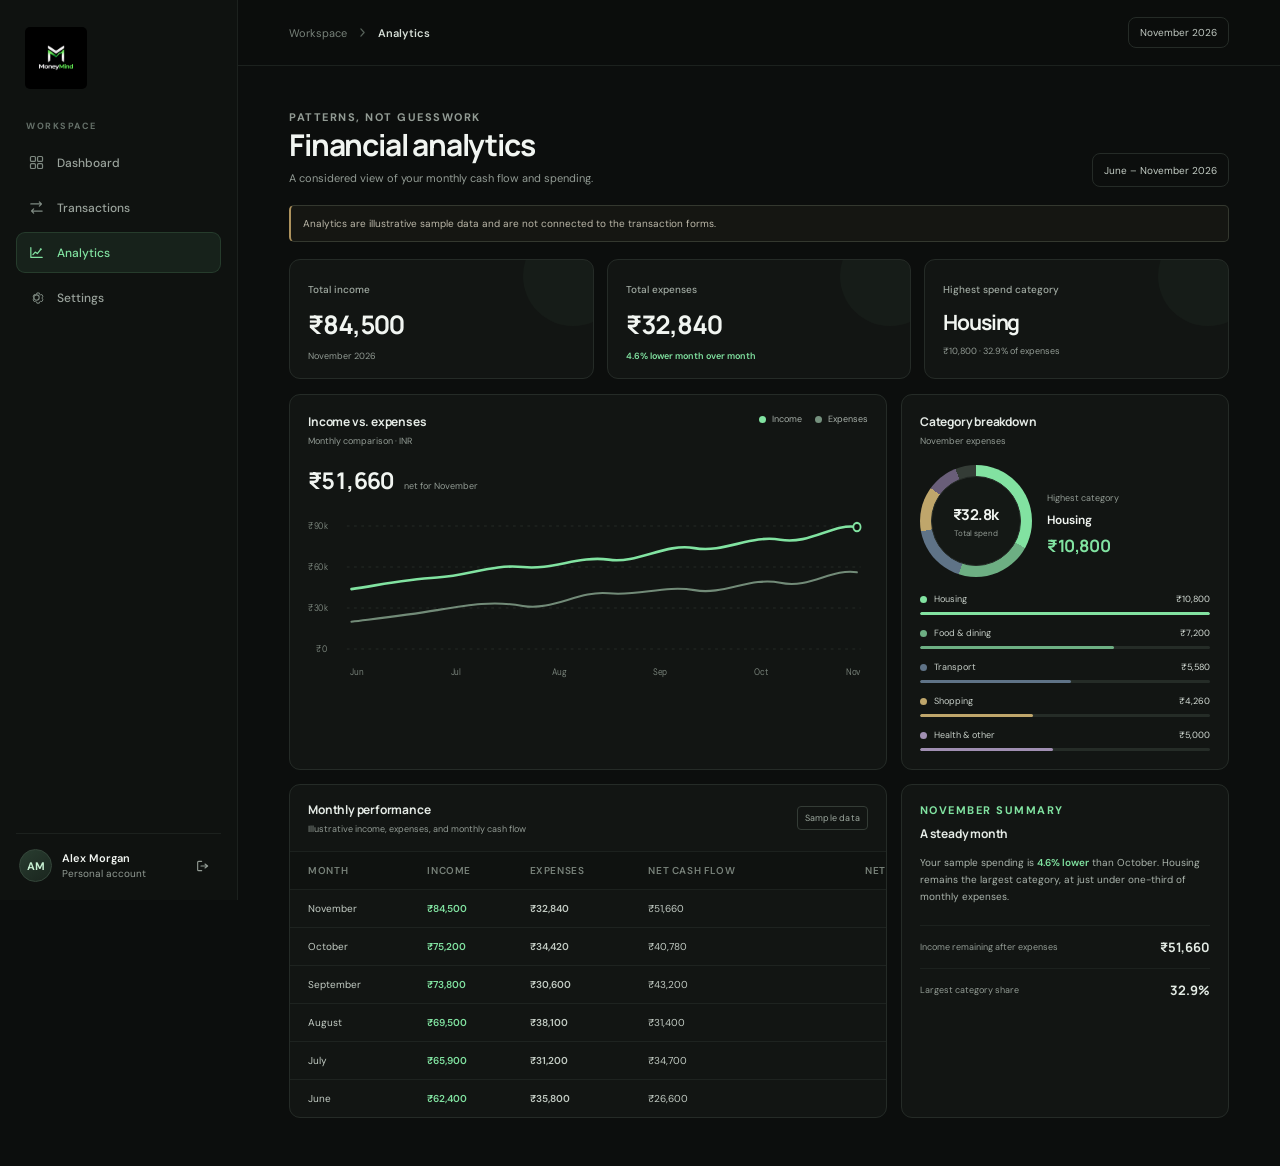
==== pages/analytics.html @ c2c49b19 "make some changes with IA agents and create all the remaing pages" ====
<!DOCTYPE html>
<html lang="en">

<head>
    <meta charset="UTF-8">
    <meta name="viewport" content="width=device-width, initial-scale=1.0">
    <meta name="theme-color" content="#0C0E0D">
    <meta name="description" content="Explore spending categories and monthly financial performance with MoneyMind.">
    <title>Analytics · MoneyMind</title>
    <link rel="icon" type="image/png" href="../images/MoneyMind%20Growth%20Monogram.png">
    <link rel="preconnect" href="https://fonts.googleapis.com">
    <link rel="preconnect" href="https://fonts.gstatic.com" crossorigin>
    <link rel="stylesheet" href="../style.css">
</head>

<body>
    <div class="dashboard-shell">
        <aside class="sidebar" aria-label="Main navigation">
            <a class="sidebar-brand" href="dashboard.html" aria-label="MoneyMind dashboard">
                <img class="sidebar-logo" src="../images/MoneyMind%20Growth%20Monogram.png" alt="MoneyMind">
            </a>
            <p class="nav-label">Workspace</p>
            <nav class="primary-nav" aria-label="Workspace">
                <a class="nav-link" href="dashboard.html">
                    <svg viewBox="0 0 24 24" fill="none" aria-hidden="true">
                        <rect x="3.5" y="3.5" width="7" height="7" rx="1.5" stroke="currentColor" stroke-width="1.7"/>
                        <rect x="13.5" y="3.5" width="7" height="7" rx="1.5" stroke="currentColor" stroke-width="1.7"/>
                        <rect x="3.5" y="13.5" width="7" height="7" rx="1.5" stroke="currentColor" stroke-width="1.7"/>
                        <rect x="13.5" y="13.5" width="7" height="7" rx="1.5" stroke="currentColor" stroke-width="1.7"/>
                    </svg>
                    Dashboard
                </a>
                <a class="nav-link" href="transactions.html">
                    <svg viewBox="0 0 24 24" fill="none" aria-hidden="true">
                        <path d="M4 7h15m0 0-3-3m3 3-3 3M20 17H5m0 0 3-3m-3 3 3 3" stroke="currentColor" stroke-width="1.7" stroke-linecap="round" stroke-linejoin="round"/>
                    </svg>
                    Transactions
                </a>
                <a class="nav-link" href="analytics.html" aria-current="page">
                    <svg viewBox="0 0 24 24" fill="none" aria-hidden="true">
                        <path d="M4 19V5m0 14h16" stroke="currentColor" stroke-width="1.7" stroke-linecap="round"/>
                        <path d="m7 15 3.2-3.5 3 2 4.8-6" stroke="currentColor" stroke-width="1.8" stroke-linecap="round" stroke-linejoin="round"/>
                        <circle cx="18" cy="7.5" r="1.4" fill="currentColor"/>
                    </svg>
                    Analytics
                </a>
                <a class="nav-link" href="settings.html">
                    <svg viewBox="0 0 24 24" fill="none" aria-hidden="true">
                        <path d="M12 8.2a3.8 3.8 0 1 0 0 7.6 3.8 3.8 0 0 0 0-7.6Z" stroke="currentColor" stroke-width="1.6"/>
                        <path d="m19.2 13.7 1.1.9-1.5 2.6-1.4-.5a7.6 7.6 0 0 1-1.7 1l-.2 1.5h-3l-.3-1.5a7.6 7.6 0 0 1-1.7-1l-1.4.5-1.5-2.6 1.1-.9a7.2 7.2 0 0 1 0-2l-1.1-.9 1.5-2.6 1.4.5a7.6 7.6 0 0 1 1.7-1l.3-1.5h3l.2 1.5a7.6 7.6 0 0 1 1.7 1l1.4-.5 1.5 2.6-1.1.9a7.2 7.2 0 0 1 0 2Z" transform="translate(-1.3 -1.3) scale(1.11)" stroke="currentColor" stroke-width="1.25" stroke-linejoin="round"/>
                    </svg>
                    Settings
                </a>
            </nav>
            <div class="sidebar-spacer"></div>
            <div class="sidebar-bottom">
                <div class="profile-card">
                    <span class="avatar" aria-hidden="true">AM</span>
                    <span class="profile-copy">
                        <strong>Alex Morgan</strong>
                        <span>Personal account</span>
                    </span>
                    <a class="profile-exit" href="../index.html" aria-label="Sign out">
                        <svg viewBox="0 0 24 24" fill="none" aria-hidden="true">
                            <path d="M10 5H5.5A1.5 1.5 0 0 0 4 6.5v11A1.5 1.5 0 0 0 5.5 19H10m5-4 4-3-4-3m4 3H9" stroke="currentColor" stroke-width="1.7" stroke-linecap="round" stroke-linejoin="round"/>
                        </svg>
                    </a>
                </div>
            </div>
        </aside>

        <div class="main-area">
            <header class="topbar">
                <div class="breadcrumb" aria-label="Breadcrumb">
                    Workspace
                    <svg viewBox="0 0 16 16" fill="none" aria-hidden="true"><path d="m6 3.5 4 4.5-4 4.5" stroke="currentColor" stroke-width="1.5" stroke-linecap="round" stroke-linejoin="round"/></svg>
                    <strong>Analytics</strong>
                </div>
                <div class="topbar-actions"><span class="topbar-date">November 2026</span></div>
            </header>

            <main class="dashboard-content data-page">
                <section class="page-heading" aria-labelledby="page-title">
                    <div>
                        <p class="eyebrow">Patterns, not guesswork</p>
                        <h1 id="page-title">Financial analytics</h1>
                        <p>A considered view of your monthly cash flow and spending.</p>
                    </div>
                    <span class="period-pill">June – November 2026</span>
                </section>

                <p class="static-notice" role="note">Analytics are illustrative sample data and are not connected to the transaction forms.</p>

                <section class="metric-grid analytics-metrics" aria-label="Financial summary">
                    <article class="metric-card">
                        <span class="metric-label">Total income</span>
                        <strong class="metric-value">₹84,500</strong>
                        <div class="metric-bottom"><span>November 2026</span></div>
                    </article>
                    <article class="metric-card expenses">
                        <span class="metric-label">Total expenses</span>
                        <strong class="metric-value">₹32,840</strong>
                        <div class="metric-bottom"><span class="trend-positive">4.6% lower month over month</span></div>
                    </article>
                    <article class="metric-card highlight-metric">
                        <span class="metric-label">Highest spend category</span>
                        <strong class="metric-value">Housing</strong>
                        <div class="metric-bottom"><span>₹10,800 · 32.9% of expenses</span></div>
                    </article>
                </section>

                <section class="dashboard-grid analytics-grid" aria-label="Income and expense analysis">
                    <article class="panel">
                        <header class="panel-heading">
                            <div>
                                <h2 class="panel-title">Income vs. expenses</h2>
                                <p class="panel-subtitle">Monthly comparison · INR</p>
                            </div>
                            <div class="chart-legend">
                                <span class="legend-item"><i class="legend-dot"></i>Income</span>
                                <span class="legend-item"><i class="legend-dot expense"></i>Expenses</span>
                            </div>
                        </header>
                        <div class="chart-total">₹51,660 <span>net for November</span></div>
                        <svg class="comparison-chart analytics-chart" viewBox="0 0 620 195" role="img" aria-labelledby="analytics-chart-title analytics-chart-desc" preserveAspectRatio="none">
                            <title id="analytics-chart-title">Income and expenses over six months</title>
                            <desc id="analytics-chart-desc">Illustrative monthly income and expense lines from June to November, with income above expenses.</desc>
                            <line class="chart-gridline" x1="43" y1="20" x2="612" y2="20"/>
                            <line class="chart-gridline" x1="43" y1="59" x2="612" y2="59"/>
                            <line class="chart-gridline" x1="43" y1="98" x2="612" y2="98"/>
                            <line class="chart-gridline" x1="43" y1="137" x2="612" y2="137"/>
                            <text class="chart-axis-label" x="0" y="23">₹90k</text>
                            <text class="chart-axis-label" x="0" y="62">₹60k</text>
                            <text class="chart-axis-label" x="0" y="101">₹30k</text>
                            <text class="chart-axis-label" x="9" y="140">₹0</text>
                            <path class="chart-expense" d="M48 111 C86 107 108 105 143 100 S205 91 238 96 S300 81 333 84 S395 76 428 81 S490 68 523 74 S580 60 608 64"/>
                            <path class="chart-income" d="M48 80 C86 75 107 71 143 69 S205 56 238 59 S300 48 333 52 S395 36 428 41 S490 28 523 33 S582 17 608 21"/>
                            <circle class="chart-marker" cx="608" cy="21" r="4"/>
                            <text class="chart-axis-label" x="47" y="162">Jun</text>
                            <text class="chart-axis-label" x="158" y="162">Jul</text>
                            <text class="chart-axis-label" x="270" y="162">Aug</text>
                            <text class="chart-axis-label" x="382" y="162">Sep</text>
                            <text class="chart-axis-label" x="494" y="162">Oct</text>
                            <text class="chart-axis-label" x="596" y="162">Nov</text>
                        </svg>
                    </article>

                    <article class="panel spending-panel">
                        <header class="panel-heading">
                            <div>
                                <h2 class="panel-title">Category breakdown</h2>
                                <p class="panel-subtitle">November expenses</p>
                            </div>
                        </header>
                        <div class="spending-score">
                            <div class="donut-chart" role="img" aria-label="Sample expense categories, led by housing at 33 percent">
                                <div class="donut-center"><strong>₹32.8k</strong><span>Total spend</span></div>
                            </div>
                            <div class="top-category"><span>Highest category</span><strong>Housing</strong><b>₹10,800</b></div>
                        </div>
                        <div class="category-list">
                            <div class="category-row"><span class="category-name"><i class="category-dot"></i>Housing</span><span class="category-amount">₹10,800</span><span class="category-track"><i class="category-fill" style="width: 100%"></i></span></div>
                            <div class="category-row"><span class="category-name"><i class="category-dot food"></i>Food &amp; dining</span><span class="category-amount">₹7,200</span><span class="category-track"><i class="category-fill food" style="width: 67%"></i></span></div>
                            <div class="category-row"><span class="category-name"><i class="category-dot transport"></i>Transport</span><span class="category-amount">₹5,580</span><span class="category-track"><i class="category-fill transport" style="width: 52%"></i></span></div>
                            <div class="category-row"><span class="category-name"><i class="category-dot shopping"></i>Shopping</span><span class="category-amount">₹4,260</span><span class="category-track"><i class="category-fill shopping" style="width: 39%"></i></span></div>
                            <div class="category-row"><span class="category-name"><i class="category-dot health"></i>Health &amp; other</span><span class="category-amount">₹5,000</span><span class="category-track"><i class="category-fill health" style="width: 46%"></i></span></div>
                        </div>
                    </article>
                </section>

                <section class="lower-grid analytics-lower" aria-label="Monthly performance and summary">
                    <article class="panel transaction-panel">
                        <header class="panel-heading management-heading">
                            <div>
                                <h2 class="panel-title">Monthly performance</h2>
                                <p class="panel-subtitle">Illustrative income, expenses, and monthly cash flow</p>
                            </div>
                            <span class="sample-tag">Sample data</span>
                        </header>
                        <div class="table-scroll">
                            <table class="transaction-table performance-table">
                                <thead><tr><th scope="col">Month</th><th scope="col">Income</th><th scope="col">Expenses</th><th scope="col">Net cash flow</th><th scope="col">Net margin</th></tr></thead>
                                <tbody>
                                    <tr><td>November</td><td class="transaction-amount income">₹84,500</td><td class="transaction-amount">₹32,840</td><td>₹51,660</td><td>61.1%</td></tr>
                                    <tr><td>October</td><td class="transaction-amount income">₹75,200</td><td class="transaction-amount">₹34,420</td><td>₹40,780</td><td>54.2%</td></tr>
                                    <tr><td>September</td><td class="transaction-amount income">₹73,800</td><td class="transaction-amount">₹30,600</td><td>₹43,200</td><td>58.5%</td></tr>
                                    <tr><td>August</td><td class="transaction-amount income">₹69,500</td><td class="transaction-amount">₹38,100</td><td>₹31,400</td><td>45.2%</td></tr>
                                    <tr><td>July</td><td class="transaction-amount income">₹65,900</td><td class="transaction-amount">₹31,200</td><td>₹34,700</td><td>52.7%</td></tr>
                                    <tr><td>June</td><td class="transaction-amount income">₹62,400</td><td class="transaction-amount">₹35,800</td><td>₹26,600</td><td>42.6%</td></tr>
                                </tbody>
                            </table>
                        </div>
                    </article>
                    <aside class="panel insight-panel">
                        <p class="eyebrow">November summary</p>
                        <h2 class="panel-title">A steady month</h2>
                        <p class="insight-copy">Your sample spending is <strong>4.6% lower</strong> than October. Housing remains the largest category, at just under one-third of monthly expenses.</p>
                        <div class="insight-stat"><span>Income remaining after expenses</span><strong>₹51,660</strong></div>
                        <div class="insight-stat"><span>Largest category share</span><strong>32.9%</strong></div>
                    </aside>
                </section>
            </main>
        </div>
    </div>
</body>

</html>
---- style.css ----
@import url("https://fonts.googleapis.com/css2?family=DM+Sans:wght@400;500;600;700&family=Manrope:wght@400;500;600;700;800&display=swap");

:root {
    color-scheme: dark;
    --page: #0c0e0d;
    --surface: #121513;
    --surface-raised: #171b18;
    --surface-hover: #1c211e;
    --line: #252b27;
    --line-soft: #1c211e;
    --text: #f1f5f1;
    --muted: #929b94;
    --subtle: #657069;
    --green: #81e3a1;
    --green-strong: #4bc879;
    --green-dark: #193b27;
    --red: #f28a8a;
    --amber: #e7bd72;
    --blue: #88b9f4;
    --font-body: "DM Sans", "Segoe UI", sans-serif;
    --font-display: "Manrope", "DM Sans", sans-serif;
    --radius: 12px;
    font-family: var(--font-body);
    font-synthesis: none;
    text-rendering: optimizeLegibility;
    -webkit-font-smoothing: antialiased;
    -moz-osx-font-smoothing: grayscale;
}

* {
    box-sizing: border-box;
}

html {
    min-width: 320px;
    min-height: 100%;
    scroll-behavior: smooth;
    background: var(--page);
}

body {
    min-width: 320px;
    min-height: 100vh;
    margin: 0;
    background: var(--page);
    color: var(--text);
    font-family: var(--font-body);
}

button,
input {
    font: inherit;
}

a {
    color: inherit;
    text-decoration: none;
}

button,
a,
input {
    -webkit-tap-highlight-color: transparent;
}

:focus-visible {
    outline: 2px solid var(--green);
    outline-offset: 3px;
}

svg {
    display: block;
}

/* Sign in */
.login-shell {
    display: grid;
    width: min(1180px, calc(100% - 64px));
    min-height: min(740px, calc(100svh - 64px));
    grid-template-columns: minmax(390px, 0.88fr) minmax(0, 1.12fr);
    overflow: hidden;
    margin: 32px auto;
    border: 1px solid var(--line);
    border-radius: 24px;
    background: var(--surface);
    box-shadow: 0 32px 100px rgba(0, 0, 0, 0.35);
}

.form-panel {
    display: flex;
    flex-direction: column;
    padding: 38px clamp(32px, 5vw, 68px);
}

.brand-header {
    display: flex;
    align-items: center;
}

.brand {
    display: block;
    width: min(50px, 100%);
    border-radius: 6px;
}

.brand-logo-image,
.sidebar-logo {
    display: block;
    width: 100%;
    height: auto;
    object-fit: contain;
}

.form-content {
    width: min(100%, 380px);
    margin: auto;
    padding: 64px 0;
}

.eyebrow {
    margin: 0 0 12px;
    color: var(--green);
    font-size: 11px;
    font-weight: 700;
    letter-spacing: 1.5px;
    text-transform: uppercase;
}

.form-content h1 {
    margin: 0;
    color: var(--text);
    font-family: var(--font-display);
    font-size: clamp(32px, 3.4vw, 42px);
    font-weight: 700;
    letter-spacing: -1.9px;
    line-height: 1.15;
}

.intro {
    margin: 12px 0 0;
    color: var(--muted);
    font-size: 14px;
    line-height: 1.7;
}

.login-form {
    display: grid;
    gap: 19px;
    margin-top: 32px;
}

.field {
    display: grid;
    gap: 9px;
}

.field > label {
    color: #d7ded8;
    font-size: 12px;
    font-weight: 600;
}

.field input {
    width: 100%;
    height: 48px;
    padding: 0 14px;
    border: 1px solid #303832;
    border-radius: 10px;
    outline: none;
    background: #0f1210;
    color: var(--text);
    font-size: 13px;
    transition: border-color 180ms ease, box-shadow 180ms ease, background 180ms ease;
}

.field input::placeholder {
    color: #68726b;
}

.field input:focus {
    border-color: var(--green-strong);
    background: #111612;
    box-shadow: 0 0 0 3px rgba(129, 227, 161, 0.11);
}

.form-options {
    display: flex;
    align-items: center;
    justify-content: space-between;
    gap: 12px;
    margin-top: -1px;
}

.remember-option {
    display: inline-flex;
    align-items: center;
    gap: 9px;
    color: var(--muted);
    cursor: pointer;
    font-size: 12px;
}

.remember-option input {
    width: 15px;
    height: 15px;
    margin: 0;
    accent-color: var(--green-strong);
    cursor: pointer;
}

.text-link {
    color: var(--green);
    font-size: 12px;
    font-weight: 600;
    transition: color 160ms ease;
}

.text-link:hover {
    color: #b1f3c3;
    text-decoration: underline;
    text-underline-offset: 3px;
}

.sign-in-button {
    display: flex;
    width: 100%;
    min-height: 49px;
    align-items: center;
    justify-content: center;
    gap: 10px;
    margin-top: 3px;
    border: 1px solid var(--green);
    border-radius: 10px;
    background: var(--green);
    color: #0b2112;
    cursor: pointer;
    font-size: 13px;
    font-weight: 700;
    transition: background-color 180ms ease, border-color 180ms ease, transform 180ms ease;
}

.sign-in-button:hover {
    transform: translateY(-1px);
    border-color: #9af0b4;
    background: #9af0b4;
}

.sign-in-button span {
    font-size: 16px;
    font-weight: 400;
    transition: transform 180ms ease;
}

.sign-in-button:hover span {
    transform: translateX(3px);
}

.signup-prompt {
    margin: 26px 0 0;
    color: var(--muted);
    text-align: center;
    font-size: 12px;
}

.signup-prompt .text-link {
    margin-left: 3px;
}

.visual-panel {
    position: relative;
    display: flex;
    min-width: 0;
    min-height: 580px;
    flex-direction: column;
    align-items: center;
    justify-content: center;
    overflow: hidden;
    border-left: 1px solid var(--line);
    background:
        radial-gradient(ellipse at 60% 48%, rgba(35, 113, 62, 0.27), transparent 49%),
        linear-gradient(150deg, #171d19, #101411 72%);
    padding: 48px;
}

.visual-panel::before,
.visual-panel::after {
    position: absolute;
    width: 380px;
    height: 380px;
    border: 1px solid rgba(129, 227, 161, 0.08);
    border-radius: 50%;
    content: "";
    pointer-events: none;
}

.visual-panel::before {
    top: 50%;
    left: 50%;
    transform: translate(-50%, -50%);
}

.visual-panel::after {
    width: 490px;
    height: 490px;
    border-color: rgba(129, 227, 161, 0.045);
}

.visual-heading {
    position: absolute;
    z-index: 1;
    top: 34px;
    right: 38px;
    left: 38px;
    display: flex;
    align-items: center;
    gap: 12px;
    color: #a7b2aa;
    font-size: 10px;
    font-weight: 600;
    letter-spacing: 1.35px;
    text-transform: uppercase;
}

.visual-rule {
    width: 28px;
    height: 1px;
    background: var(--green-strong);
}

.visual-index {
    margin-left: auto;
    color: #727d75;
    font-variant-numeric: tabular-nums;
}

.finance-illustration {
    position: relative;
    z-index: 1;
    display: block;
    width: 112%;
    max-width: 650px;
    height: auto;
    max-height: 580px;
    object-fit: contain;
    filter: drop-shadow(0 26px 44px rgba(0, 0, 0, 0.22));
    animation: image-arrive 900ms 100ms ease both;
}

.visual-caption {
    position: absolute;
    z-index: 1;
    right: 38px;
    bottom: 31px;
    margin: 0;
    color: var(--green);
    font-size: 10px;
    font-weight: 700;
    letter-spacing: 1.5px;
    text-transform: uppercase;
}

@keyframes image-arrive {
    from {
        opacity: 0;
        transform: translateY(8px) scale(0.99);
    }

    to {
        opacity: 1;
        transform: translateY(0) scale(1);
    }
}

/* Dashboard */
.dashboard-shell {
    min-height: 100vh;
}

.sidebar {
    position: fixed;
    z-index: 3;
    inset: 0 auto 0 0;
    display: flex;
    width: 238px;
    flex-direction: column;
    border-right: 1px solid var(--line-soft);
    background: #0f1210;
    padding: 27px 16px 18px;
}

.sidebar-brand {
    display: block;
    width: 100%;
    max-width: 80px;
    padding: 0 9px 31px;
}

.sidebar-logo {
    border-radius: 5px;
}

.nav-label {
    margin: 0 10px 10px;
    color: var(--subtle);
    font-size: 9px;
    font-weight: 700;
    letter-spacing: 1.5px;
    text-transform: uppercase;
}

.primary-nav {
    display: grid;
    gap: 4px;
}

.nav-link {
    display: flex;
    min-height: 41px;
    align-items: center;
    gap: 12px;
    border: 1px solid transparent;
    border-radius: 9px;
    color: #9aa39c;
    padding: 0 11px;
    font-size: 12px;
    font-weight: 500;
    transition: color 160ms ease, background 160ms ease, border-color 160ms ease;
}

.nav-link svg {
    width: 17px;
    height: 17px;
    color: #7e8981;
}

.nav-link:hover {
    background: #171b18;
    color: var(--text);
}

.nav-link[aria-current="page"] {
    border-color: rgba(129, 227, 161, 0.13);
    background: rgba(129, 227, 161, 0.08);
    color: var(--green);
}

.nav-link[aria-current="page"] svg {
    color: var(--green);
}

.nav-badge {
    margin-left: auto;
    border: 1px solid #303832;
    border-radius: 5px;
    color: #929b94;
    padding: 2px 6px;
    font-size: 9px;
}

.sidebar-spacer {
    flex: 1;
}

.sidebar-bottom {
    display: grid;
    gap: 15px;
}

.upgrade-card {
    border: 1px solid #26332a;
    border-radius: 12px;
    background: linear-gradient(140deg, rgba(42, 91, 56, 0.28), rgba(22, 30, 24, 0.7));
    padding: 14px;
}

.upgrade-icon {
    display: grid;
    width: 27px;
    height: 27px;
    place-items: center;
    border: 1px solid rgba(129, 227, 161, 0.16);
    border-radius: 8px;
    background: rgba(129, 227, 161, 0.08);
    color: var(--green);
}

.upgrade-icon svg {
    width: 15px;
    height: 15px;
}

.upgrade-card strong {
    display: block;
    margin-top: 11px;
    font-size: 11px;
    font-weight: 600;
}

.upgrade-card p {
    margin: 5px 0 0;
    color: var(--muted);
    font-size: 10px;
    line-height: 1.55;
}

.upgrade-link {
    display: inline-flex;
    margin-top: 11px;
    color: var(--green);
    font-size: 10px;
    font-weight: 700;
}

.profile-card {
    display: flex;
    align-items: center;
    gap: 10px;
    border-top: 1px solid var(--line-soft);
    padding: 15px 3px 0;
}

.avatar {
    display: grid;
    width: 33px;
    height: 33px;
    flex: 0 0 auto;
    place-items: center;
    border: 1px solid #34463a;
    border-radius: 50%;
    background: linear-gradient(145deg, #293d30, #1a251e);
    color: #c6efd1;
    font-size: 11px;
    font-weight: 700;
}

.profile-copy {
    display: grid;
    gap: 2px;
}

.profile-copy strong {
    font-size: 11px;
    font-weight: 600;
}

.profile-copy span {
    color: var(--muted);
    font-size: 10px;
}

.profile-exit {
    display: grid;
    width: 31px;
    height: 31px;
    flex: 0 0 auto;
    place-items: center;
    margin-left: auto;
    border: 1px solid transparent;
    border-radius: 8px;
    color: var(--muted);
    transition: background 160ms ease, color 160ms ease;
}

.profile-exit svg {
    width: 16px;
    height: 16px;
}

.profile-exit:hover {
    background: var(--surface-hover);
    color: var(--text);
}

.main-area {
    min-height: 100vh;
    margin-left: 238px;
}

.topbar {
    position: sticky;
    z-index: 2;
    top: 0;
    display: flex;
    min-height: 66px;
    align-items: center;
    justify-content: space-between;
    gap: 20px;
    border-bottom: 1px solid var(--line-soft);
    background: rgba(12, 14, 13, 0.88);
    padding: 0 clamp(24px, 4vw, 54px);
    backdrop-filter: blur(18px);
}

.breadcrumb {
    display: flex;
    align-items: center;
    gap: 9px;
    color: #778179;
    font-size: 11px;
}

.breadcrumb svg {
    width: 13px;
    height: 13px;
    color: #57625a;
}

.breadcrumb strong {
    color: #d5ddd6;
    font-weight: 600;
}

.topbar-actions {
    display: flex;
    align-items: center;
    gap: 10px;
}

.topbar-date {
    display: flex;
    align-items: center;
    gap: 8px;
    border: 1px solid var(--line);
    border-radius: 8px;
    color: #c1c9c2;
    padding: 8px 11px;
    font-size: 10px;
}

.topbar-date svg,
.notification-button svg {
    width: 15px;
    height: 15px;
    color: #9aa59c;
}

.notification-button {
    position: relative;
    display: grid;
    width: 34px;
    height: 34px;
    place-items: center;
    border: 1px solid var(--line);
    border-radius: 9px;
    background: transparent;
}

.notification-button::after {
    position: absolute;
    top: 7px;
    right: 7px;
    width: 5px;
    height: 5px;
    border: 1px solid var(--page);
    border-radius: 50%;
    background: var(--green);
    content: "";
}

.dashboard-content {
    width: min(1320px, 100%);
    margin: 0 auto;
    padding: 36px clamp(24px, 4vw, 54px) 48px;
}

.page-heading {
    display: flex;
    align-items: flex-end;
    justify-content: space-between;
    gap: 20px;
    margin-bottom: 25px;
}

.page-heading h1 {
    margin: 0;
    font-family: var(--font-display);
    font-size: clamp(24px, 2.4vw, 30px);
    font-weight: 700;
    letter-spacing: -1.2px;
    line-height: 1.2;
}

.page-heading p {
    margin: 7px 0 0;
    color: var(--muted);
    font-size: 11px;
    line-height: 1.6;
}

.period-pill {
    display: inline-flex;
    min-height: 34px;
    align-items: center;
    gap: 8px;
    border: 1px solid var(--line);
    border-radius: 8px;
    color: #c3ccc4;
    padding: 0 11px;
    white-space: nowrap;
    font-size: 10px;
}

.period-pill svg {
    width: 14px;
    height: 14px;
    color: var(--muted);
}

.metric-grid {
    display: grid;
    grid-template-columns: repeat(4, minmax(0, 1fr));
    gap: 13px;
    margin-bottom: 15px;
}

.metric-card,
.panel {
    border: 1px solid var(--line);
    border-radius: 11px;
    background: var(--surface);
}

.metric-card {
    position: relative;
    min-width: 0;
    overflow: hidden;
    padding: 17px 18px 16px;
}

.metric-card::after {
    position: absolute;
    top: -34px;
    right: -30px;
    width: 100px;
    height: 100px;
    border-radius: 50%;
    background: rgba(129, 227, 161, 0.035);
    content: "";
}

.metric-top {
    display: flex;
    align-items: center;
    justify-content: space-between;
    gap: 9px;
}

.metric-label {
    color: #a0aaa2;
    font-size: 10px;
    font-weight: 500;
}

.metric-icon {
    display: grid;
    width: 29px;
    height: 29px;
    place-items: center;
    border: 1px solid rgba(129, 227, 161, 0.12);
    border-radius: 9px;
    background: rgba(129, 227, 161, 0.07);
    color: var(--green);
}

.metric-icon svg {
    width: 15px;
    height: 15px;
}

.metric-card.expenses .metric-icon {
    border-color: rgba(242, 138, 138, 0.13);
    background: rgba(242, 138, 138, 0.07);
    color: var(--red);
}

.metric-value {
    display: block;
    margin-top: 15px;
    font-family: var(--font-display);
    font-size: clamp(20px, 2vw, 27px);
    font-weight: 700;
    letter-spacing: -1.15px;
    line-height: 1.1;
    font-variant-numeric: tabular-nums;
}

.metric-bottom {
    display: flex;
    align-items: center;
    flex-wrap: wrap;
    gap: 7px;
    margin-top: 11px;
    color: var(--muted);
    font-size: 9px;
}

.trend-positive,
.trend-negative {
    display: inline-flex;
    align-items: center;
    gap: 3px;
    color: var(--green);
    font-weight: 600;
}

.trend-negative {
    color: var(--red);
}

.trend-positive svg,
.trend-negative svg {
    width: 11px;
    height: 11px;
}

.dashboard-grid {
    display: grid;
    grid-template-columns: minmax(0, 1.55fr) minmax(265px, 0.85fr);
    gap: 14px;
    margin-bottom: 14px;
}

.panel {
    min-width: 0;
    padding: 18px;
}

.panel-heading {
    display: flex;
    align-items: flex-start;
    justify-content: space-between;
    gap: 12px;
}

.panel-title {
    margin: 0;
    color: #e5ebe6;
    font-family: var(--font-display);
    font-size: 12px;
    font-weight: 700;
    letter-spacing: -0.2px;
}

.panel-subtitle {
    margin: 5px 0 0;
    color: var(--muted);
    font-size: 9px;
}

.chart-legend {
    display: flex;
    align-items: center;
    gap: 13px;
    color: #a6afa8;
    font-size: 9px;
}

.legend-item {
    display: inline-flex;
    align-items: center;
    gap: 6px;
}

.legend-dot {
    width: 7px;
    height: 7px;
    border-radius: 50%;
    background: var(--green);
}

.legend-dot.expense {
    background: #75917e;
}

.chart-total {
    margin-top: 17px;
    font-family: var(--font-display);
    font-size: 23px;
    font-weight: 700;
    letter-spacing: -0.9px;
    font-variant-numeric: tabular-nums;
}

.chart-total span {
    margin-left: 7px;
    color: var(--muted);
    font-family: var(--font-body);
    font-size: 9px;
    font-weight: 400;
    letter-spacing: 0;
}

.comparison-chart {
    width: 100%;
    height: 173px;
    margin-top: 9px;
    overflow: visible;
}

.chart-gridline {
    stroke: #242b26;
    stroke-dasharray: 3 5;
    stroke-width: 1;
}

.chart-axis-label {
    fill: #778179;
    font-family: var(--font-body);
    font-size: 9px;
}

.chart-income {
    fill: none;
    stroke: #81e3a1;
    stroke-linecap: round;
    stroke-linejoin: round;
    stroke-width: 2.5;
}

.chart-expense {
    fill: none;
    stroke: #728b78;
    stroke-linecap: round;
    stroke-linejoin: round;
    stroke-width: 2;
}

.chart-marker {
    fill: var(--page);
    stroke: #81e3a1;
    stroke-width: 2;
}

.spending-panel {
    display: flex;
    flex-direction: column;
}

.spending-score {
    display: flex;
    align-items: center;
    gap: 15px;
    margin: 18px 0 16px;
}

.donut-chart {
    position: relative;
    display: grid;
    width: 112px;
    height: 112px;
    flex: 0 0 auto;
    place-items: center;
    border-radius: 50%;
    background: conic-gradient(
        #82e2a1 0 33%,
        #6daf83 33% 55%,
        #5f7387 55% 72%,
        #bfa66b 72% 85%,
        #695e79 85% 94%,
        #343c36 94% 100%
    );
}

.donut-chart::after {
    position: absolute;
    inset: 11px;
    border: 1px solid #252b27;
    border-radius: 50%;
    background: #141815;
    content: "";
}

.donut-center {
    position: relative;
    z-index: 1;
    text-align: center;
}

.donut-center strong {
    display: block;
    font-family: var(--font-display);
    font-size: 15px;
    letter-spacing: -0.5px;
}

.donut-center span {
    display: block;
    margin-top: 3px;
    color: var(--muted);
    font-size: 8px;
}

.top-category {
    min-width: 0;
}

.top-category span {
    color: var(--muted);
    font-size: 9px;
}

.top-category strong {
    display: block;
    margin-top: 6px;
    font-size: 12px;
    font-weight: 600;
}

.top-category b {
    display: block;
    margin-top: 6px;
    color: var(--green);
    font-family: var(--font-display);
    font-size: 17px;
    font-weight: 700;
    letter-spacing: -0.4px;
}

.category-list {
    display: grid;
    gap: 12px;
    margin-top: auto;
}

.category-row {
    display: grid;
    grid-template-columns: minmax(0, 1fr) auto;
    align-items: center;
    gap: 7px 10px;
}

.category-name {
    display: inline-flex;
    min-width: 0;
    align-items: center;
    gap: 7px;
    overflow: hidden;
    color: #c6cec7;
    white-space: nowrap;
    text-overflow: ellipsis;
    font-size: 9px;
}

.category-dot {
    width: 7px;
    height: 7px;
    flex: 0 0 auto;
    border-radius: 50%;
    background: #82e2a1;
}

.category-dot.food {
    background: #6daf83;
}

.category-dot.transport {
    background: #5f7387;
}

.category-dot.shopping {
    background: #bfa66b;
}

.category-dot.health {
    background: #a08fb2;
}

.category-amount {
    color: #d4dcd5;
    font-size: 9px;
    font-variant-numeric: tabular-nums;
}

.category-track {
    height: 3px;
    grid-column: 1 / -1;
    overflow: hidden;
    border-radius: 4px;
    background: #252c27;
}

.category-fill {
    display: block;
    height: 100%;
    border-radius: inherit;
    background: #82e2a1;
}

.category-fill.food {
    background: #6daf83;
}

.category-fill.transport {
    background: #5f7387;
}

.category-fill.shopping {
    background: #bfa66b;
}

.category-fill.health {
    background: #a08fb2;
}

.lower-grid {
    display: grid;
    grid-template-columns: minmax(0, 1.55fr) minmax(265px, 0.85fr);
    gap: 14px;
}

.transaction-panel {
    overflow: hidden;
    padding: 0;
}

.transaction-panel .panel-heading {
    align-items: center;
    padding: 17px 18px 15px;
}

.subtle-link {
    color: var(--green);
    font-size: 9px;
    font-weight: 600;
}

.subtle-link:hover {
    color: #b1f3c3;
}

.table-scroll {
    overflow-x: auto;
    scrollbar-color: #374139 transparent;
    scrollbar-width: thin;
}

.transaction-table {
    width: 100%;
    border-collapse: collapse;
    text-align: left;
    white-space: nowrap;
}

.transaction-table th {
    border-block: 1px solid var(--line-soft);
    background: rgba(12, 14, 13, 0.38);
    color: #778179;
    padding: 9px 12px;
    font-size: 8px;
    font-weight: 600;
    letter-spacing: 0.6px;
    text-transform: uppercase;
}

.transaction-table th:first-child,
.transaction-table td:first-child {
    padding-left: 18px;
}

.transaction-table th:last-child,
.transaction-table td:last-child {
    padding-right: 18px;
    text-align: right;
}

.transaction-table td {
    border-bottom: 1px solid rgba(37, 43, 39, 0.65);
    color: #c3ccc4;
    padding: 11px 12px;
    font-size: 9px;
}

.transaction-table tbody tr:last-child td {
    border-bottom: 0;
}

.transaction-name {
    display: flex;
    align-items: center;
    gap: 9px;
    color: #e1e7e2;
    font-weight: 600;
}

.transaction-icon {
    display: grid;
    width: 27px;
    height: 27px;
    flex: 0 0 auto;
    place-items: center;
    border: 1px solid #303832;
    border-radius: 8px;
    background: #1a201b;
    color: #b2c4b5;
}

.transaction-icon svg {
    width: 14px;
    height: 14px;
}

.transaction-icon.income {
    border-color: rgba(129, 227, 161, 0.14);
    background: rgba(129, 227, 161, 0.07);
    color: var(--green);
}

.transaction-merchant {
    display: grid;
    gap: 3px;
}

.transaction-merchant span {
    color: var(--muted);
    font-size: 8px;
    font-weight: 400;
}

.transaction-category {
    color: #98a39a;
}

.transaction-amount {
    color: #f0a2a2;
    font-variant-numeric: tabular-nums;
    font-weight: 600;
}

.transaction-amount.income {
    color: var(--green);
}

.transaction-date {
    color: #89938b;
}

.summary-panel {
    display: flex;
    flex-direction: column;
}

.summary-balance {
    display: flex;
    align-items: flex-end;
    justify-content: space-between;
    gap: 10px;
    margin: 18px 0 14px;
}

.summary-balance span {
    color: var(--muted);
    font-size: 9px;
}

.summary-balance strong {
    display: block;
    margin-top: 5px;
    font-family: var(--font-display);
    font-size: 20px;
    font-weight: 700;
    letter-spacing: -0.8px;
}

.summary-balance .trend-positive {
    font-size: 9px;
}

.summary-bars {
    display: grid;
    grid-template-columns: repeat(6, minmax(0, 1fr));
    align-items: end;
    gap: 10px;
    height: 94px;
    border-bottom: 1px solid var(--line);
    padding: 0 4px;
}

.summary-month {
    display: flex;
    height: 100%;
    flex-direction: column;
    align-items: center;
    justify-content: flex-end;
    gap: 6px;
}

.summary-month-bars {
    display: flex;
    width: 100%;
    height: 70px;
    align-items: flex-end;
    justify-content: center;
    gap: 3px;
}

.summary-month-bars i {
    width: min(11px, 42%);
    border-radius: 3px 3px 0 0;
    background: #70977a;
}

.summary-month-bars i:last-child {
    background: #363e38;
}

.summary-month.current .summary-month-bars i:first-child {
    background: #81e3a1;
}

.summary-month.current .summary-month-bars i:last-child {
    background: #66776a;
}

.summary-month span {
    transform: translateY(1px);
    color: #778179;
    font-size: 8px;
}

.summary-note {
    margin: auto 0 0;
    border: 1px solid rgba(129, 227, 161, 0.11);
    border-radius: 9px;
    background: rgba(129, 227, 161, 0.045);
    color: #aeb9b0;
    padding: 10px 11px;
    font-size: 9px;
    line-height: 1.6;
}

.summary-note strong {
    color: var(--green);
    font-weight: 600;
}

@media (min-width: 1500px) {
    .dashboard-content {
        padding-top: 44px;
    }

    .metric-card {
        padding: 20px;
    }

    .panel {
        padding: 21px;
    }

    .comparison-chart {
        height: 190px;
    }
}

@media (max-width: 1120px) {
    .sidebar {
        width: 208px;
        padding-inline: 12px;
    }

    .main-area {
        margin-left: 208px;
    }

    .metric-grid {
        grid-template-columns: repeat(2, minmax(0, 1fr));
    }

    .dashboard-grid,
    .lower-grid {
        grid-template-columns: minmax(0, 1.3fr) minmax(250px, 0.9fr);
    }
}

@media (max-width: 900px) {
    .login-shell {
        width: min(720px, calc(100% - 40px));
        min-height: min(740px, calc(100svh - 40px));
        grid-template-columns: minmax(330px, 0.94fr) minmax(0, 1.06fr);
        margin-block: 20px;
    }

    .form-panel {
        padding-inline: 32px;
    }

    .visual-panel {
        min-height: 540px;
        padding-inline: 18px;
    }

    .dashboard-grid,
    .lower-grid {
        grid-template-columns: minmax(0, 1fr);
    }

    .spending-panel {
        display: grid;
        grid-template-columns: minmax(0, 1fr) minmax(0, 1.1fr);
        gap: 0 16px;
    }

    .spending-panel .panel-heading {
        grid-column: 1 / -1;
    }

    .spending-score {
        align-self: start;
    }

    .category-list {
        gap: 9px;
        margin-top: 18px;
    }
}

@media (max-width: 700px) {
    .login-shell {
        width: min(500px, calc(100% - 28px));
        min-height: calc(100svh - 28px);
        grid-template-columns: minmax(0, 1fr);
        margin-block: 14px;
        border-radius: 20px;
    }

    .form-panel {
        min-height: 610px;
        padding: 27px clamp(23px, 7vw, 40px);
    }

    .form-content {
        padding-block: 48px;
        margin: 20px auto;
    }

    .visual-panel {
        display: none;
    }

    .sidebar {
        position: sticky;
        inset: 0 0 auto;
        width: 100%;
        height: auto;
        border-right: 0;
        border-bottom: 1px solid var(--line-soft);
        padding: 12px 17px 10px;
    }

    .sidebar-brand {
        width: min( 50px, 70vw);
        padding: 0 2px 10px;
    }

    .nav-label,
    .sidebar-spacer,
    .sidebar-bottom {
        display: none;
    }

    .primary-nav {
        display: flex;
        gap: 5px;
        overflow-x: auto;
        scrollbar-width: none;
    }

    .primary-nav::-webkit-scrollbar {
        display: none;
    }

    .nav-link {
        min-height: 36px;
        flex: 0 0 auto;
        gap: 7px;
        padding-inline: 9px;
        font-size: 10px;
    }

    .nav-link svg {
        width: 15px;
        height: 15px;
    }

    .nav-badge {
        display: none;
    }

    .main-area {
        min-height: 0;
        margin-left: 0;
    }

    .topbar {
        position: static;
        min-height: 52px;
        padding-inline: 18px;
    }

    .dashboard-content {
        padding: 25px 18px 35px;
    }

    .metric-grid {
        gap: 9px;
    }

    .metric-card {
        padding: 14px;
    }

    .metric-value {
        font-size: clamp(19px, 5vw, 24px);
    }

    .panel {
        padding: 15px;
    }
}

@media (max-width: 460px) {
    .form-panel {
        min-height: 570px;
    }

    .form-content h1 {
        font-size: 34px;
    }

    .breadcrumb {
        font-size: 10px;
    }

    .topbar-actions {
        gap: 6px;
    }

    .topbar-date {
        gap: 5px;
        padding-inline: 8px;
        font-size: 9px;
    }

    .notification-button {
        width: 31px;
        height: 31px;
    }

    .page-heading {
        align-items: flex-start;
        flex-direction: column;
        gap: 13px;
    }

    .page-heading h1 {
        font-size: 26px;
    }

    .metric-grid {
        gap: 8px;
    }

    .metric-card {
        padding: 12px;
    }

    .metric-label {
        font-size: 9px;
    }

    .metric-icon {
        width: 25px;
        height: 25px;
    }

    .metric-value {
        margin-top: 12px;
        font-size: clamp(17px, 5.2vw, 22px);
    }

    .metric-bottom {
        gap: 4px;
        font-size: 8px;
    }

    .panel-heading {
        flex-wrap: wrap;
    }

    .chart-legend {
        gap: 9px;
    }

    .comparison-chart {
        height: 150px;
    }

    .spending-panel {
        grid-template-columns: minmax(0, 1fr);
    }

    .spending-panel .panel-heading {
        grid-column: auto;
    }

    .spending-score {
        margin-block: 16px 14px;
    }

    .category-list {
        margin-top: 0;
    }

    .transaction-table th,
    .transaction-table td {
        padding-inline: 9px;
    }

    .transaction-table th:first-child,
    .transaction-table td:first-child {
        padding-left: 13px;
    }

    .transaction-table th:last-child,
    .transaction-table td:last-child {
        padding-right: 13px;
    }
}

@media (prefers-reduced-motion: reduce) {
    *,
    *::before,
    *::after {
        scroll-behavior: auto !important;
        animation-duration: 0.01ms !important;
        animation-iteration-count: 1 !important;
        transition-duration: 0.01ms !important;
    }
}

/* Data pages */
.page-actions {
    display: flex;
    align-items: center;
    flex-wrap: wrap;
    gap: 9px;
}

.button {
    display: inline-flex;
    min-height: 38px;
    align-items: center;
    justify-content: center;
    gap: 8px;
    border: 1px solid transparent;
    border-radius: 7px;
    cursor: pointer;
    padding: 0 13px;
    font-size: 11px;
    font-weight: 600;
    line-height: 1.2;
    transition: border-color 150ms ease, background 150ms ease, color 150ms ease;
}

.button-primary {
    border-color: #9ceab4;
    background: var(--green);
    color: #102217;
}

.button-primary:hover {
    border-color: #b7f4c8;
    background: #a4edb9;
}

.button-secondary {
    border-color: #343c36;
    background: #171b18;
    color: #dce4dd;
}

.button-secondary:hover {
    border-color: #536057;
    background: #1d231f;
}

.button-quiet {
    border-color: transparent;
    background: transparent;
    color: #aab4ac;
}

.button-quiet:hover {
    background: #202622;
    color: var(--text);
}

.button-danger {
    border-color: #7f3939;
    background: #5b2929;
    color: #ffdede;
}

.button-danger:hover {
    border-color: #a94d4d;
    background: #713232;
}

.static-notice {
    margin: -7px 0 17px;
    border: 1px solid #34382f;
    border-left: 2px solid #ad925d;
    border-radius: 5px;
    background: #151612;
    color: #bcb8a9;
    padding: 10px 12px;
    font-size: 10px;
    line-height: 1.5;
}

.filter-panel {
    margin-bottom: 14px;
    padding: 15px;
}

.transaction-filters {
    display: grid;
    grid-template-columns: minmax(180px, 1.5fr) repeat(4, minmax(110px, 1fr));
    gap: 10px;
}

.filter-control,
.form-field {
    display: grid;
    min-width: 0;
    gap: 7px;
}

.filter-control > span,
.form-field > span {
    color: #aab4ac;
    font-size: 10px;
    font-weight: 500;
}

.filter-control input,
.filter-control select,
.form-field input,
.form-field select,
.form-field textarea {
    width: 100%;
    min-width: 0;
    min-height: 39px;
    border: 1px solid #303832;
    border-radius: 6px;
    outline: none;
    background: #0e110f;
    color: #e5ebe6;
    padding: 0 10px;
    font-size: 11px;
    color-scheme: dark;
}

.filter-control input::placeholder,
.form-field input::placeholder,
.form-field textarea::placeholder {
    color: #6f7a71;
}

.filter-control input:focus,
.filter-control select:focus,
.form-field input:focus,
.form-field select:focus,
.form-field textarea:focus {
    border-color: #6cb985;
    box-shadow: 0 0 0 2px rgba(129, 227, 161, 0.09);
}

.management-panel {
    margin-bottom: 34px;
}

.management-heading {
    min-height: 66px;
    align-items: center;
    padding: 15px 18px !important;
}

.sample-tag {
    display: inline-flex;
    align-items: center;
    border: 1px solid #343c36;
    border-radius: 4px;
    color: #9da89f;
    padding: 5px 7px;
    font-size: 9px;
    letter-spacing: 0.2px;
}

.management-table {
    min-width: 900px;
}

.management-table th,
.management-table td {
    padding-block: 13px;
    font-size: 10px;
}

.management-table td:first-child {
    color: #a3ada5;
}

.type-badge {
    display: inline-flex;
    min-width: 58px;
    justify-content: center;
    border: 1px solid #35443a;
    border-radius: 4px;
    padding: 4px 7px;
    font-size: 9px;
}

.income-badge {
    border-color: #31523b;
    background: #17241a;
    color: #a1e2b2;
}

.expense-badge {
    border-color: #493536;
    background: #241a1a;
    color: #d89c9c;
}

.row-actions {
    display: flex;
    justify-content: flex-end;
    gap: 10px;
}

.text-action {
    border: 0;
    background: transparent;
    color: #aeb8b0;
    cursor: pointer;
    padding: 4px 2px;
    font-size: 10px;
}

.text-action:hover {
    color: var(--green);
}

.text-action.delete-action:hover {
    color: #ef9c9c;
}

.section-heading {
    display: flex;
    align-items: flex-end;
    justify-content: space-between;
    margin-bottom: 15px;
}

.section-heading h2 {
    margin: 0;
    font-family: var(--font-display);
    font-size: 20px;
    font-weight: 700;
    letter-spacing: -0.5px;
}

.section-heading > div > p:last-child {
    margin: 6px 0 0;
    color: var(--muted);
    font-size: 10px;
}

.form-preview-grid {
    display: grid;
    grid-template-columns: repeat(2, minmax(0, 1fr));
    align-items: start;
    gap: 14px;
}

.form-card {
    padding: 20px;
}

.form-card-heading {
    margin-bottom: 17px;
}

.form-kicker {
    display: block;
    margin-bottom: 6px;
    color: var(--green);
    font-size: 9px;
    font-weight: 700;
    letter-spacing: 1px;
    text-transform: uppercase;
}

.expense-kicker {
    color: #e29b9b;
}

.form-card-heading h3,
.dialog-preview h2 {
    margin: 0;
    color: #e8eee9;
    font-family: var(--font-display);
    font-size: 16px;
    font-weight: 700;
    letter-spacing: -0.4px;
}

.form-card-heading .panel-subtitle {
    margin-top: 7px;
    line-height: 1.5;
}

.form-grid {
    display: grid;
    grid-template-columns: repeat(2, minmax(0, 1fr));
    gap: 13px 11px;
}

.form-field input,
.form-field select {
    min-height: 41px;
}

.form-field textarea {
    min-height: 80px;
    padding: 10px;
    resize: vertical;
}

.form-field em {
    color: #737e75;
    font-size: 9px;
    font-style: normal;
    font-weight: 400;
}

.form-span-two {
    grid-column: 1 / -1;
}

.form-helper {
    margin: 12px 0;
    color: #838d85;
    font-size: 9px;
}

.form-actions {
    display: flex;
    align-items: center;
    flex-wrap: wrap;
    gap: 7px;
}

.edit-preview {
    margin-top: 15px;
}

.edit-grid {
    grid-template-columns: repeat(3, minmax(0, 1fr));
}

.dialog-preview {
    position: relative;
    inset: auto;
    width: min(520px, 100%);
    max-width: none;
    max-height: none;
    margin: 15px 0 48px;
    border: 1px solid #3a3029;
    border-radius: 9px;
    background: #171614;
    color: var(--text);
    padding: 22px;
}

.dialog-preview .eyebrow {
    margin-bottom: 8px;
    color: #d0a475;
    font-size: 9px;
}

.dialog-transaction {
    display: grid;
    grid-template-columns: 1fr auto;
    gap: 5px 12px;
    margin: 17px 0 12px;
    border-block: 1px solid #302d29;
    color: #e6e9e5;
    padding: 13px 0;
    font-size: 11px;
}

.dialog-transaction strong {
    color: #f0a2a2;
    font-variant-numeric: tabular-nums;
}

.dialog-transaction span {
    grid-column: 1 / -1;
    color: var(--muted);
    font-size: 9px;
}

.dialog-warning {
    margin: 0 0 16px;
    color: #c4b8aa;
    font-size: 10px;
    line-height: 1.5;
}

.empty-state {
    border-top: 1px solid var(--line-soft);
    color: var(--muted);
    padding: 28px 18px;
    text-align: center;
}

.empty-state h3 {
    margin: 0;
    color: #dce4dd;
    font-size: 12px;
}

.empty-state p {
    margin: 7px 0 0;
    font-size: 10px;
}

/* Dashboard trend */
.trend-section {
    grid-template-columns: minmax(0, 1.55fr) minmax(245px, 0.85fr);
    margin-top: 14px;
}

.spend-trend-chart {
    display: grid;
    grid-template-columns: 35px minmax(0, 1fr);
    gap: 8px;
    height: 190px;
    margin-top: 15px;
}

.trend-scale {
    display: flex;
    flex-direction: column;
    justify-content: space-between;
    color: #778179;
    padding: 1px 0 19px;
    font-size: 8px;
}

.trend-plot {
    position: relative;
    display: flex;
    flex-direction: column;
    justify-content: flex-end;
}

.trend-gridline {
    position: absolute;
    right: 0;
    left: 0;
    border-top: 1px dashed #28302a;
}

.trend-gridline:nth-child(1) {
    top: 0;
}

.trend-gridline:nth-child(2) {
    top: 38%;
}

.trend-gridline:nth-child(3) {
    top: 76%;
}

.trend-columns {
    position: relative;
    display: grid;
    height: 100%;
    grid-template-columns: repeat(6, minmax(0, 1fr));
    align-items: end;
    gap: 10px;
}

.trend-column {
    display: flex;
    height: 100%;
    flex-direction: column;
    align-items: center;
    justify-content: flex-end;
    gap: 7px;
}

.trend-column i {
    width: min(28px, 60%);
    min-height: 4px;
    border-radius: 2px 2px 0 0;
    background: #627568;
}

.trend-column.current i {
    background: var(--green);
}

.trend-column span {
    color: #8a958c;
    font-size: 8px;
}

.trend-summary {
    display: flex;
    flex-direction: column;
    align-items: flex-start;
}

.trend-summary .eyebrow {
    margin-bottom: 11px;
}

.trend-summary > strong {
    font-family: var(--font-display);
    font-size: 28px;
    letter-spacing: -1px;
}

.trend-summary .trend-positive {
    margin-top: 7px;
    font-size: 10px;
}

.trend-summary > p:not(.eyebrow) {
    margin: 20px 0;
    color: var(--muted);
    font-size: 10px;
    line-height: 1.65;
}

.trend-summary .subtle-link {
    margin-top: auto;
}

/* Analytics */
.analytics-metrics .metric-card {
    min-height: 112px;
}

.analytics-metrics .metric-value {
    margin-top: 13px;
}

.highlight-metric .metric-value {
    font-size: 21px;
}

.analytics-grid {
    align-items: stretch;
}

.analytics-chart {
    height: 205px;
}

.analytics-lower {
    margin-top: 14px;
}

.performance-table {
    min-width: 660px;
}

.performance-table th,
.performance-table td {
    padding-block: 12px;
    font-size: 10px;
}

.insight-panel {
    display: flex;
    flex-direction: column;
    align-items: flex-start;
}

.insight-panel .eyebrow {
    margin-bottom: 8px;
}

.insight-copy {
    margin: 12px 0 20px;
    color: #aab4ac;
    font-size: 10px;
    line-height: 1.7;
}

.insight-copy strong {
    color: var(--green);
    font-weight: 600;
}

.insight-stat {
    display: flex;
    width: 100%;
    align-items: center;
    justify-content: space-between;
    gap: 12px;
    border-top: 1px solid var(--line-soft);
    padding: 12px 0;
}

.insight-stat span {
    color: var(--muted);
    font-size: 9px;
}

.insight-stat strong {
    color: #e3ebe4;
    font-family: var(--font-display);
    font-size: 13px;
    white-space: nowrap;
}

@media (max-width: 1120px) {
    .transaction-filters {
        grid-template-columns: repeat(3, minmax(0, 1fr));
    }

    .search-control {
        grid-column: span 2;
    }
}

@media (max-width: 900px) {
    .trend-section {
        grid-template-columns: minmax(0, 1fr);
    }

    .trend-summary {
        min-height: 210px;
    }

    .analytics-lower {
        grid-template-columns: minmax(0, 1fr);
    }
}

@media (max-width: 700px) {
    .data-page {
        padding-top: 24px;
    }

    .page-actions {
        width: 100%;
    }

    .page-actions .button {
        flex: 1 1 auto;
    }

    .transaction-filters {
        grid-template-columns: repeat(2, minmax(0, 1fr));
    }

    .search-control {
        grid-column: 1 / -1;
    }

    .form-preview-grid {
        grid-template-columns: minmax(0, 1fr);
    }

    .edit-grid {
        grid-template-columns: repeat(2, minmax(0, 1fr));
    }

    .management-heading {
        padding-inline: 14px !important;
    }
}

@media (max-width: 460px) {
    .transaction-filters {
        grid-template-columns: minmax(0, 1fr);
    }

    .search-control {
        grid-column: auto;
    }

    .filter-panel,
    .form-card,
    .dialog-preview {
        padding: 14px;
    }

    .edit-grid {
        grid-template-columns: minmax(0, 1fr);
    }

    .form-span-two {
        grid-column: auto;
    }

    .dialog-preview .form-actions .button {
        flex: 1 1 auto;
    }

    .trend-columns {
        gap: 5px;
    }
}

/* Settings */
.dashboard-metrics,
.analytics-metrics {
    grid-template-columns: repeat(3, minmax(0, 1fr));
}

.settings-page {
    padding-bottom: 60px;
}

.settings-layout {
    display: grid;
    grid-template-columns: 190px minmax(0, 1fr);
    align-items: start;
    gap: 22px;
}

.settings-nav {
    position: sticky;
    top: 84px;
    display: grid;
    gap: 3px;
    padding: 7px;
    border: 1px solid var(--line);
    border-radius: 8px;
    background: var(--surface);
}

.settings-nav a {
    border-radius: 5px;
    color: #aab4ac;
    padding: 10px 9px;
    font-size: 10px;
    transition: color 140ms ease, background 140ms ease;
}

.settings-nav a:hover,
.settings-nav a:focus-visible {
    background: #1b211d;
    color: var(--text);
}

.settings-sections {
    display: grid;
    min-width: 0;
    gap: 14px;
}

.settings-section {
    min-width: 0;
    padding: 21px;
    scroll-margin-top: 82px;
}

.settings-section-heading {
    display: flex;
    align-items: flex-start;
    justify-content: space-between;
    gap: 16px;
    margin-bottom: 20px;
}

.settings-section-heading h2 {
    margin: 0;
    font-family: var(--font-display);
    font-size: 14px;
    font-weight: 650;
    letter-spacing: -0.2px;
}

.settings-section-heading p,
.data-action-row p {
    margin: 5px 0 0;
    color: var(--muted);
    font-size: 10px;
    line-height: 1.55;
}

.profile-edit-layout {
    display: grid;
    grid-template-columns: minmax(160px, 0.7fr) minmax(0, 1.3fr);
    gap: 24px;
}

.profile-summary {
    display: flex;
    align-items: center;
    align-content: start;
    flex-wrap: wrap;
    gap: 9px 11px;
}

.profile-summary > div {
    display: grid;
    gap: 4px;
}

.profile-summary strong,
.data-action-row strong,
.switch-row strong {
    color: #e5ebe6;
    font-size: 10px;
    font-weight: 600;
}

.profile-summary > div > span {
    color: var(--muted);
    font-size: 9px;
}

.profile-avatar {
    width: 43px;
    height: 43px;
    flex: 0 0 43px;
    font-size: 12px;
}

.profile-summary .button {
    width: 100%;
    margin-top: 7px;
}

.settings-fields {
    display: grid;
    min-width: 0;
    gap: 15px;
}

.profile-fields,
.settings-grid,
.security-fields {
    grid-template-columns: repeat(2, minmax(0, 1fr));
}

.settings-save {
    display: flex;
    align-items: flex-end;
}

.theme-fieldset {
    min-width: 0;
    margin: 0 0 19px;
    padding: 0;
    border: 0;
}

.theme-fieldset legend {
    margin-bottom: 9px;
    color: #aab4ac;
    font-size: 10px;
    font-weight: 500;
}

.theme-options {
    display: grid;
    grid-template-columns: repeat(2, minmax(0, 1fr));
    gap: 10px;
}

.theme-option {
    display: grid;
    grid-template-columns: 15px minmax(0, 1fr);
    align-items: center;
    gap: 8px 10px;
    border: 1px solid #303832;
    border-radius: 7px;
    color: #dce4dd;
    padding: 9px;
    font-size: 10px;
    cursor: pointer;
}

.theme-option:has(input:checked) {
    border-color: #52775d;
    background: rgba(129, 227, 161, 0.035);
}

.theme-option input {
    width: 14px;
    height: 14px;
    margin: 0;
    accent-color: var(--green);
}

.theme-swatch {
    display: flex;
    height: 42px;
    grid-column: 1 / -1;
    align-items: flex-end;
    gap: 4px;
    overflow: hidden;
    border: 1px solid #3b443e;
    border-radius: 4px;
    padding: 5px;
}

.theme-swatch i {
    height: 23px;
    flex: 1;
    border-radius: 2px 2px 0 0;
}

.theme-swatch-dark {
    background: #0c0e0d;
}

.theme-swatch-dark i {
    background: #252b27;
}

.theme-swatch-dark i:first-child {
    flex: 0.45;
    background: #81e3a1;
}

.theme-swatch-light {
    background: #f0f3f0;
}

.theme-swatch-light i {
    background: #d5ddd6;
}

.theme-swatch-light i:first-child {
    flex: 0.45;
    background: #478c5b;
}

.appearance-fields {
    grid-template-columns: minmax(180px, 0.8fr) minmax(0, 1.2fr);
    align-items: end;
}

.appearance-preview {
    min-height: 94px;
    overflow: hidden;
    border: 1px solid #343c36;
    border-radius: 6px;
    background: #0d100e;
}

.preview-topline {
    display: flex;
    height: 19px;
    align-items: center;
    gap: 4px;
    border-bottom: 1px solid #252b27;
    padding: 0 7px;
}

.preview-topline span {
    width: 27px;
    height: 4px;
    margin-right: auto;
    border-radius: 3px;
    background: #81e3a1;
    opacity: 0.65;
}

.preview-topline i {
    width: 9px;
    height: 4px;
    border-radius: 3px;
    background: #39413b;
}

.preview-content {
    display: flex;
    height: 52px;
    gap: 8px;
    padding: 7px;
}

.preview-side {
    width: 20%;
    border-radius: 2px;
    background: #181d19;
}

.preview-main {
    display: flex;
    flex: 1;
    gap: 5px;
}

.preview-main i {
    height: 24px;
    flex: 1;
    border: 1px solid #2a322c;
    border-radius: 3px;
    background: #171b18;
}

.preview-main i:first-child {
    border-color: #3a6045;
}

.preview-caption {
    display: block;
    padding: 0 7px 6px;
    color: #838e86;
    font-size: 8px;
}

.section-action {
    display: flex;
    justify-content: flex-end;
    margin-top: 17px;
}

.dashboard-setting-fields {
    grid-template-columns: minmax(0, 1fr) minmax(0, 1fr);
    align-items: start;
}

.switch-list {
    display: grid;
}

.switch-row {
    position: relative;
    display: flex;
    min-height: 57px;
    align-items: center;
    justify-content: space-between;
    gap: 16px;
    border-bottom: 1px solid var(--line-soft);
    padding: 10px 2px;
    cursor: pointer;
}

.switch-row:first-child {
    border-top: 1px solid var(--line-soft);
}

.switch-row > span {
    display: grid;
    gap: 4px;
}

.switch-row small {
    color: var(--muted);
    font-size: 9px;
    line-height: 1.45;
}

.switch-input {
    position: absolute;
    right: 0;
    width: 38px;
    height: 22px;
    margin: 0;
    opacity: 0;
    cursor: pointer;
}

.switch-track {
    position: relative;
    width: 36px;
    height: 20px;
    flex: 0 0 36px;
    border: 1px solid #465049;
    border-radius: 12px;
    background: #232925;
    transition: background 150ms ease, border-color 150ms ease;
}

.switch-track::after {
    position: absolute;
    top: 3px;
    left: 3px;
    width: 12px;
    height: 12px;
    border-radius: 50%;
    background: #a1aaa3;
    content: "";
    transition: transform 150ms ease, background 150ms ease;
}

.switch-input:checked + .switch-track {
    border-color: #5da976;
    background: #245335;
}

.switch-input:checked + .switch-track::after {
    transform: translateX(16px);
    background: #a4edb9;
}

.switch-input:focus-visible + .switch-track {
    outline: 2px solid var(--green);
    outline-offset: 3px;
}

.chart-preference {
    max-width: 300px;
}

.settings-subheading {
    margin: 3px 0 12px;
    color: #dce4dd;
    font-size: 11px;
    font-weight: 600;
}

.privacy-heading {
    margin-top: 25px;
}

.security-info {
    display: grid;
    grid-template-columns: repeat(2, minmax(0, 1fr));
    gap: 12px;
    margin-top: 18px;
    border-top: 1px solid var(--line-soft);
    padding-top: 15px;
}

.security-info div {
    display: grid;
    gap: 6px;
}

.security-info span {
    color: var(--muted);
    font-size: 9px;
}

.security-info strong {
    color: #dce4dd;
    font-size: 10px;
    font-weight: 500;
}

.data-action-row {
    display: flex;
    align-items: center;
    justify-content: space-between;
    gap: 18px;
    border-top: 1px solid var(--line-soft);
    padding: 14px 0;
}

.data-action-row:first-of-type {
    border-top: 0;
    padding-top: 0;
}

.data-action-row > div {
    min-width: 0;
}

.destructive-row strong {
    color: #f0c4c4;
}

.confirmation-previews {
    display: grid;
    gap: 9px;
    margin-top: 5px;
}

.confirmation-disclosure {
    border-top: 1px solid var(--line-soft);
    padding-top: 10px;
}

.confirmation-disclosure summary {
    width: fit-content;
    color: #aab4ac;
    font-size: 9px;
    cursor: pointer;
}

.confirmation-disclosure summary:hover {
    color: var(--text);
}

.settings-dialog {
    position: relative;
    width: 100%;
    max-width: none;
    margin: 12px 0 0;
    border: 1px solid #393f3a;
    border-radius: 7px;
    background: #151916;
    color: var(--text);
    padding: 17px;
}

.settings-dialog h3 {
    margin: 0;
    font-family: var(--font-display);
    font-size: 13px;
    letter-spacing: -0.2px;
}

.settings-dialog p {
    max-width: 520px;
    margin: 8px 0 14px;
    color: var(--muted);
    font-size: 10px;
    line-height: 1.6;
}

.settings-dialog .form-actions {
    justify-content: flex-start;
}

@media (max-width: 1120px) {
    .dashboard-metrics,
    .analytics-metrics {
        grid-template-columns: repeat(2, minmax(0, 1fr));
    }

    .settings-layout {
        grid-template-columns: 165px minmax(0, 1fr);
        gap: 14px;
    }

    .profile-edit-layout {
        grid-template-columns: minmax(130px, 0.6fr) minmax(0, 1.4fr);
        gap: 17px;
    }
}

@media (max-width: 900px) {
    .settings-layout {
        grid-template-columns: minmax(0, 1fr);
    }

    .settings-nav {
        position: static;
        display: flex;
        overflow-x: auto;
        gap: 3px;
        scrollbar-width: thin;
    }

    .settings-nav a {
        flex: 0 0 auto;
        padding-inline: 10px;
    }

    .profile-edit-layout {
        grid-template-columns: minmax(140px, 0.55fr) minmax(0, 1.45fr);
    }
}

@media (max-width: 700px) {
    .settings-page {
        padding-top: 24px;
    }

    .settings-section {
        padding: 16px;
    }

    .appearance-fields,
    .dashboard-setting-fields {
        grid-template-columns: minmax(0, 1fr);
    }

    .appearance-preview {
        max-width: 420px;
    }

    .chart-preference {
        max-width: none;
    }
}

@media (max-width: 460px) {
    .dashboard-metrics,
    .analytics-metrics,
    .profile-fields,
    .settings-grid,
    .security-fields,
    .security-info {
        grid-template-columns: minmax(0, 1fr);
    }

    .profile-edit-layout {
        grid-template-columns: minmax(0, 1fr);
        gap: 18px;
    }

    .profile-summary .button {
        width: auto;
        margin-left: auto;
    }

    .settings-save .button {
        width: 100%;
    }

    .theme-options {
        grid-template-columns: minmax(0, 1fr);
    }

    .data-action-row {
        align-items: flex-start;
        flex-direction: column;
        gap: 10px;
    }

    .data-action-row .button {
        width: 100%;
    }

    .settings-dialog .form-actions {
        flex-wrap: wrap;
    }
}
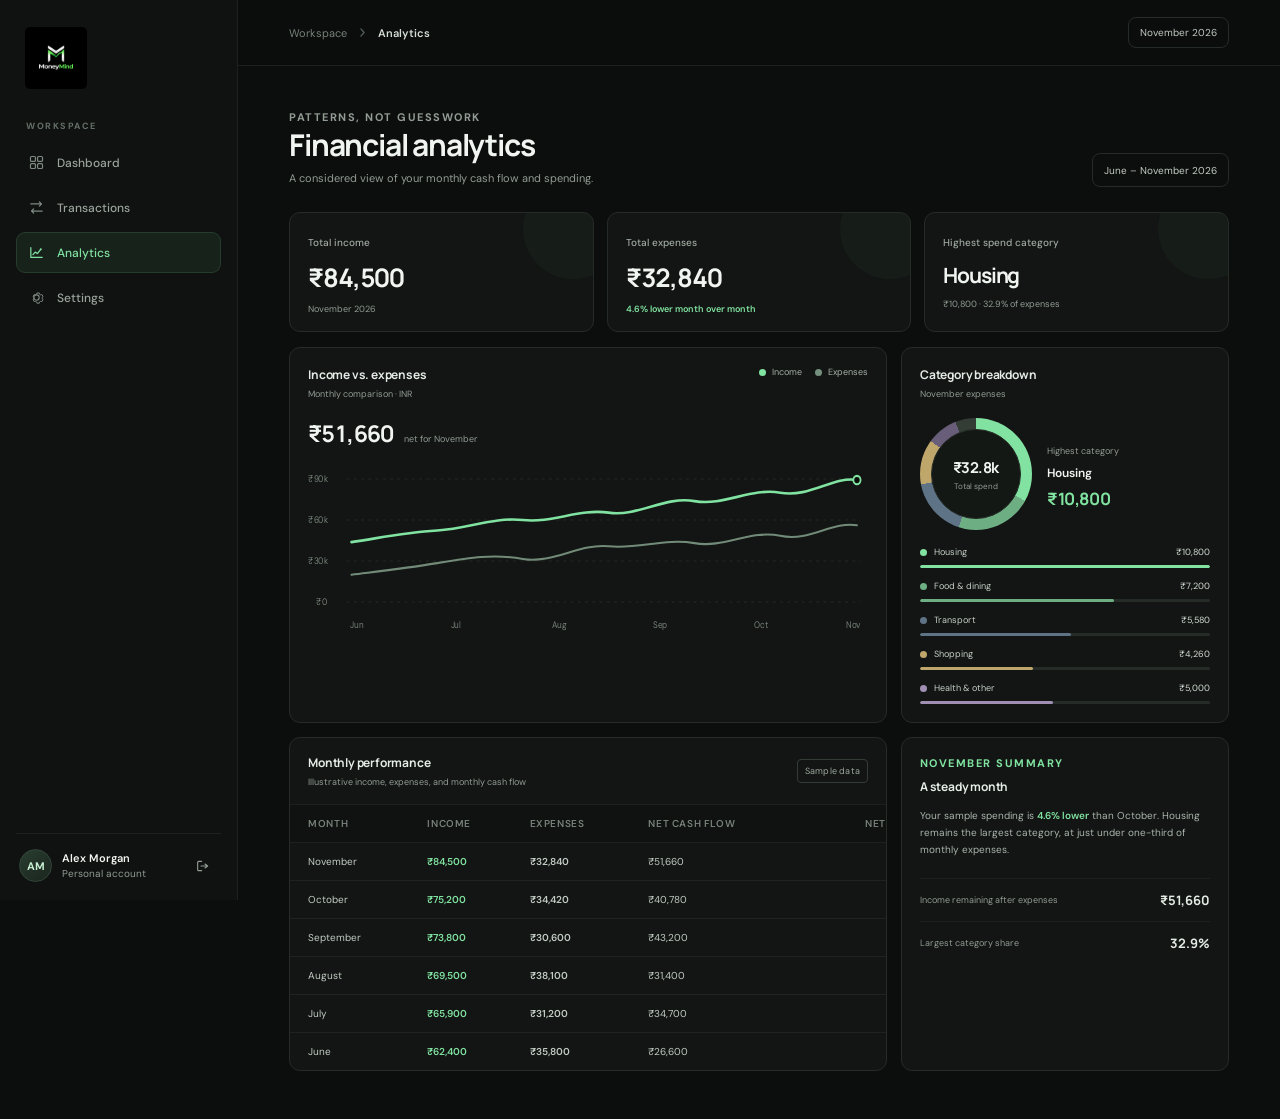
==== commit 8d23bbd4: "connect income and expense form with localstorage" ====
--- a/pages/analytics.html
+++ b/pages/analytics.html
@@ -88,8 +88,6 @@
                     </div>
                     <span class="period-pill">June – November 2026</span>
                 </section>
-
-                <p class="static-notice" role="note">Analytics are illustrative sample data and are not connected to the transaction forms.</p>
 
                 <section class="metric-grid analytics-metrics" aria-label="Financial summary">
                     <article class="metric-card">
@@ -202,6 +200,7 @@
             </main>
         </div>
     </div>
+    <script src="../js/script.js"></script>
 </body>
 
 </html>
